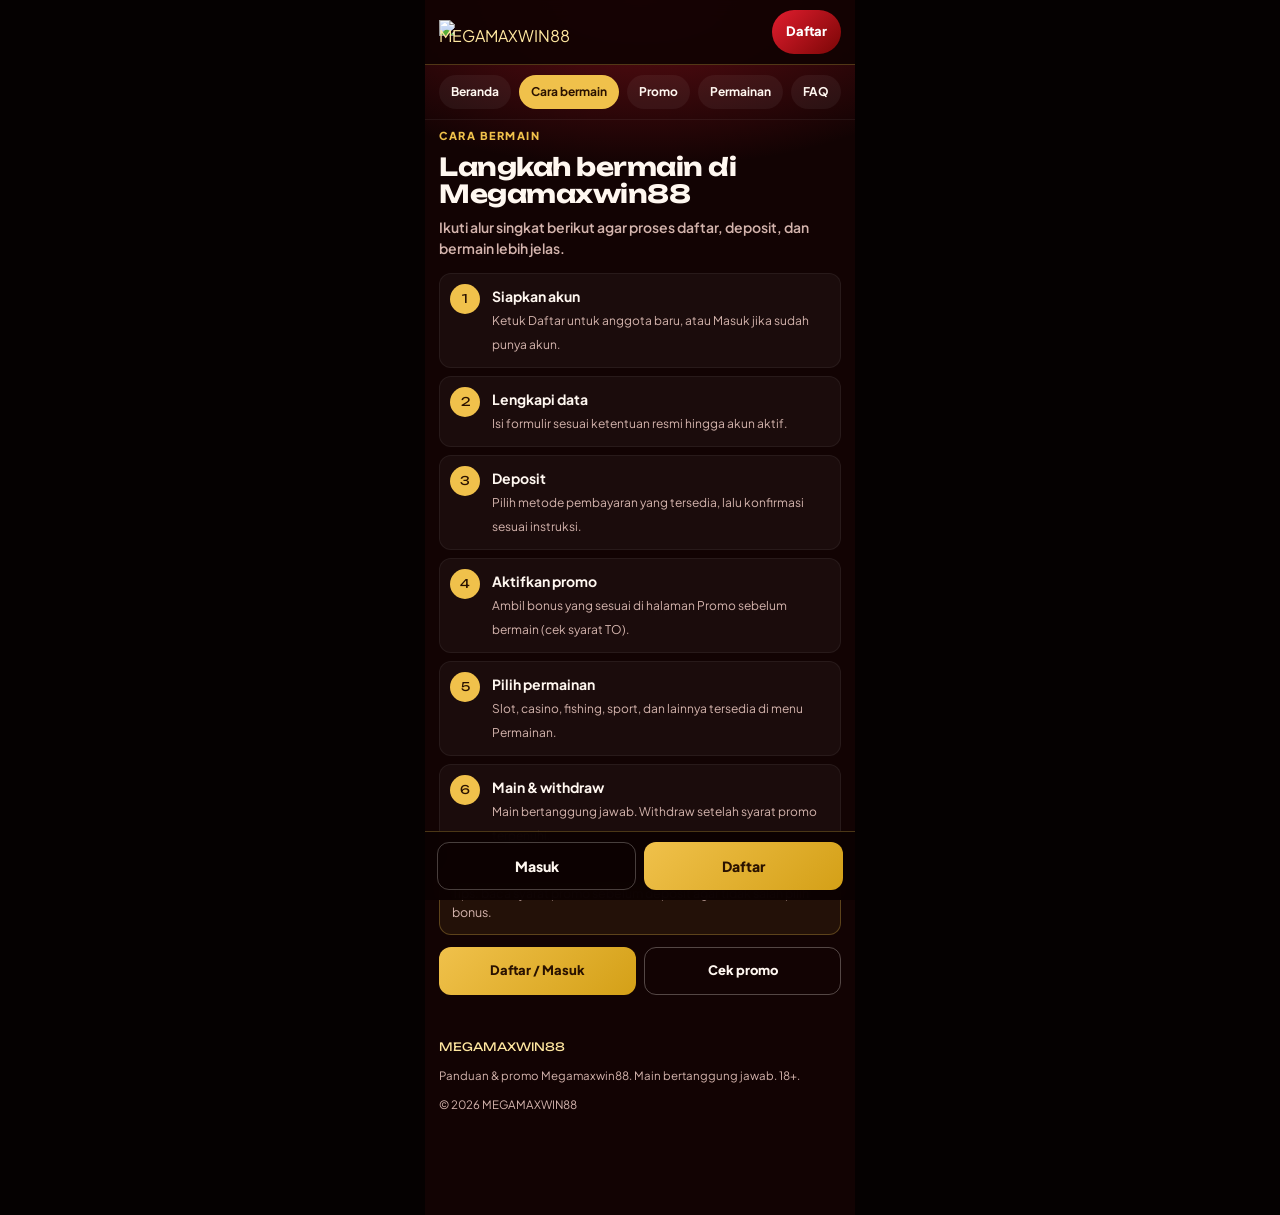
==== cara-bermain.html @ cdafae4b "Replace Pages with guide site (cara bermain, promo, permainan, FAQ) Remove custom domain CNAME so gi" ====
<!doctype html>
<html lang="id">
<head>
  <meta charset="utf-8">
  <meta name="viewport" content="width=device-width,initial-scale=1">
  <title>Cara Bermain Megamaxwin88</title>
  <meta name="description" content="Langkah daftar, deposit, aktifkan promo, dan bermain di Megamaxwin88.">
  <meta name="robots" content="index,follow">
  <link rel="canonical" href="https://megamaxwin88-ai.github.io/megamaxwin88-net/cara-bermain.html">
  <meta name="theme-color" content="#6b0101">
  <meta property="og:title" content="Cara Bermain Megamaxwin88">
  <meta property="og:description" content="Langkah daftar, deposit, aktifkan promo, dan bermain di Megamaxwin88.">
  <meta property="og:url" content="https://megamaxwin88-ai.github.io/megamaxwin88-net/cara-bermain.html">
  <meta property="og:type" content="website">
  <meta property="og:image" content="https://megamaxwin88.net/storage/webpersonalize/dadd1393-0fb2-4202-815e-3e3c2bbceff2.png">
  <link rel="icon" href="https://megamaxwin88.net/storage/webpersonalize/dadd1393-0fb2-4202-815e-3e3c2bbceff2.png">
  <link rel="preconnect" href="https://fonts.gstatic.com" crossorigin>
  <link href="https://fonts.googleapis.com/css2?family=Plus+Jakarta+Sans:wght@500;600;700;800&family=Unbounded:wght@700;800&display=swap" rel="stylesheet">
  <link rel="stylesheet" href="styles.css">
</head>
<body>
  <div class="app">
    <header class="top">
      <a class="brand" href="index.html" aria-label="MEGAMAXWIN88">
        <img src="https://megamaxwin88.net/storage/webpersonalize/dadd1393-0fb2-4202-815e-3e3c2bbceff2.png" srcset="https://megamaxwin88.net/storage/webpersonalize/44773e66-00e7-40e7-bddb-5f36f5fdaf51.png 180w, https://megamaxwin88.net/storage/webpersonalize/dadd1393-0fb2-4202-815e-3e3c2bbceff2.png 280w" width="140" height="24" alt="MEGAMAXWIN88">
      </a>
      <a class="top-cta" href="https://blue-scene-6043.dmjpja95.workers.dev/">Daftar</a>
    </header>
    <nav class="nav" aria-label="Menu situs"><a href="index.html" class="">Beranda</a>
<a href="cara-bermain.html" class="active">Cara bermain</a>
<a href="promo.html" class="">Promo</a>
<a href="permainan.html" class="">Permainan</a>
<a href="faq.html" class="">FAQ</a></nav>

    <main class="sheet">
      <p class="kicker">Cara bermain</p>
      <h1>Langkah bermain di Megamaxwin88</h1>
      <p class="lede">Ikuti alur singkat berikut agar proses daftar, deposit, dan bermain lebih jelas.</p>
      <ol class="steps">
        <li><strong>Siapkan akun</strong><span>Ketuk Daftar untuk anggota baru, atau Masuk jika sudah punya akun.</span></li>
        <li><strong>Lengkapi data</strong><span>Isi formulir sesuai ketentuan resmi hingga akun aktif.</span></li>
        <li><strong>Deposit</strong><span>Pilih metode pembayaran yang tersedia, lalu konfirmasi sesuai instruksi.</span></li>
        <li><strong>Aktifkan promo</strong><span>Ambil bonus yang sesuai di halaman Promo sebelum bermain (cek syarat TO).</span></li>
        <li><strong>Pilih permainan</strong><span>Slot, casino, fishing, sport, dan lainnya tersedia di menu Permainan.</span></li>
        <li><strong>Main &amp; withdraw</strong><span>Main bertanggung jawab. Withdraw setelah syarat promo terpenuhi.</span></li>
      </ol>
      <div class="note">Tips: baca syarat promo sebelum deposit agar tidak salah pilih bonus.</div>
      <div class="actions">
        <a class="btn btn-primary" href="https://blue-scene-6043.dmjpja95.workers.dev/">Daftar / Masuk</a>
        <a class="btn btn-line" href="promo.html">Cek promo</a>
      </div>
    </main>

    <footer class="foot">
      <div class="mark">MEGAMAXWIN88</div>
      <p>Panduan &amp; promo Megamaxwin88. Main bertanggung jawab. 18+.</p>
      <p>&copy; 2026 MEGAMAXWIN88</p>
    </footer>
    <nav class="dock" aria-label="Aksi cepat">
      <a class="in" href="https://blue-scene-6043.dmjpja95.workers.dev/">Masuk</a>
      <a class="go" href="https://blue-scene-6043.dmjpja95.workers.dev/">Daftar</a>
    </nav>
  </div>
</body>
</html>
---- styles.css ----
:root {
  --bg:#120303; --surface:#1a0707; --ember:#e11d2e; --gold:#f0c14b; --gold2:#ffe7a0;
  --ink:#fff7f0; --muted:#d4b4ad; --line:rgba(240,193,75,.28);
  --radius:14px; --font:"Plus Jakarta Sans",system-ui,sans-serif;
  --display:"Unbounded",system-ui,sans-serif; --phone:430px; --dock:72px;
}
*{box-sizing:border-box}
html,body{margin:0;padding:0;background:#050101;color:var(--ink);font-family:var(--font);line-height:1.5;-webkit-text-size-adjust:100%}
body{display:flex;justify-content:center}
a{color:var(--gold2);text-decoration:none}
a:focus-visible{outline:2px solid var(--gold);outline-offset:2px}
.app{width:100%;max-width:var(--phone);min-height:100vh;background:radial-gradient(520px 240px at 50% 0,rgba(225,29,46,.4),transparent 70%),var(--bg);padding-bottom:calc(var(--dock) + env(safe-area-inset-bottom))}
.top{position:sticky;top:0;z-index:20;display:flex;align-items:center;justify-content:space-between;gap:10px;min-height:56px;padding:10px 14px;background:rgba(18,3,3,.94);border-bottom:1px solid var(--line);backdrop-filter:blur(10px)}
.brand{display:flex;align-items:center;line-height:0}
.top-cta,.btn{display:inline-flex;align-items:center;justify-content:center;min-height:44px;padding:0 14px;border-radius:999px;font-weight:800;font-size:13px}
.top-cta{background:linear-gradient(135deg,var(--ember),#7a0606);color:#fff}
.nav{display:flex;gap:8px;overflow:auto;padding:10px 14px;border-bottom:1px solid rgba(255,255,255,.06);-webkit-overflow-scrolling:touch}
.nav a{flex:0 0 auto;padding:8px 12px;border-radius:999px;background:rgba(255,255,255,.05);color:var(--ink);font-size:12px;font-weight:700;white-space:nowrap}
.nav a.active{background:var(--gold);color:#2a1200}
.hero{padding:18px 14px 8px}
.kicker{margin:0 0 8px;color:var(--gold);font-size:11px;font-weight:800;letter-spacing:.14em;text-transform:uppercase}
h1{margin:0 0 10px;font-family:var(--display);font-size:1.55rem;line-height:1.1;letter-spacing:-.02em}
h1 span{display:block;color:var(--gold);margin-top:4px}
.lede{margin:0 0 14px;color:var(--muted);font-size:14px;font-weight:600}
.actions{display:grid;grid-template-columns:1fr 1fr;gap:8px;margin-bottom:16px}
.btn-primary{background:linear-gradient(135deg,var(--gold),#d4a017);color:#2a1200;border-radius:12px;min-height:48px}
.btn-line{border:1px solid rgba(255,247,240,.28);color:var(--ink);border-radius:12px;min-height:48px;background:transparent}
.sheet{padding:8px 14px 20px}
h2{margin:18px 0 10px;font-family:var(--display);font-size:1.15rem}
.card{display:block;margin:0 0 12px;border-radius:var(--radius);overflow:hidden;background:var(--surface);border:1px solid rgba(255,255,255,.06)}
.card img{display:block;width:100%;height:auto;aspect-ratio:750/320;object-fit:cover;background:#000}
.card .body{padding:12px}
.card h3{margin:0 0 6px;font-size:14px;line-height:1.35}
.card p{margin:0;color:var(--muted);font-size:12.5px}
.steps{list-style:none;margin:0;padding:0;counter-reset:s;display:grid;gap:8px}
.steps li{position:relative;padding:12px 12px 12px 52px;border-radius:12px;background:rgba(255,255,255,.04);border:1px solid rgba(255,255,255,.06)}
.steps li::before{counter-increment:s;content:counter(s);position:absolute;left:10px;top:10px;width:30px;height:30px;border-radius:50%;display:grid;place-items:center;background:var(--gold);color:#2a1200;font-family:var(--display);font-size:12px}
.steps strong{display:block;font-size:14px}
.steps span{color:var(--muted);font-size:12px}
.grid{display:grid;grid-template-columns:1fr 1fr;gap:8px}
.pill{padding:12px;border-radius:12px;background:rgba(255,255,255,.04);border:1px solid rgba(255,255,255,.06)}
.pill strong{display:block;font-size:13px;text-transform:capitalize}
.pill span{color:var(--muted);font-size:11px}
.faq details{margin:0 0 8px;border:1px solid var(--line);border-radius:12px;background:rgba(255,255,255,.03);padding:10px 12px}
.faq summary{cursor:pointer;font-weight:800;color:var(--gold2);font-size:13px}
.faq p{margin:8px 0 0;color:var(--muted);font-size:12.5px}
.note{margin:12px 0;padding:12px;border-radius:12px;background:rgba(240,193,75,.08);border:1px solid var(--line);color:var(--muted);font-size:12.5px}
.foot{padding:8px 14px 18px;color:var(--muted);font-size:11.5px}
.foot .mark{font-family:var(--display);color:var(--gold2);margin-bottom:6px}
.dock{position:fixed;left:50%;bottom:0;transform:translateX(-50%);width:100%;max-width:var(--phone);z-index:40;display:grid;grid-template-columns:1fr 1fr;gap:8px;padding:10px 12px calc(10px + env(safe-area-inset-bottom));background:rgba(12,2,2,.96);border-top:1px solid var(--line);backdrop-filter:blur(10px)}
.dock a{min-height:48px;border-radius:12px;display:inline-flex;align-items:center;justify-content:center;font-weight:800;font-size:14px}
.dock .in{border:1px solid rgba(255,247,240,.25);color:var(--ink)}
.dock .go{background:linear-gradient(135deg,var(--gold),#d4a017);color:#2a1200}
@media (prefers-reduced-motion:reduce){*{animation:none!important;transition:none!important}}
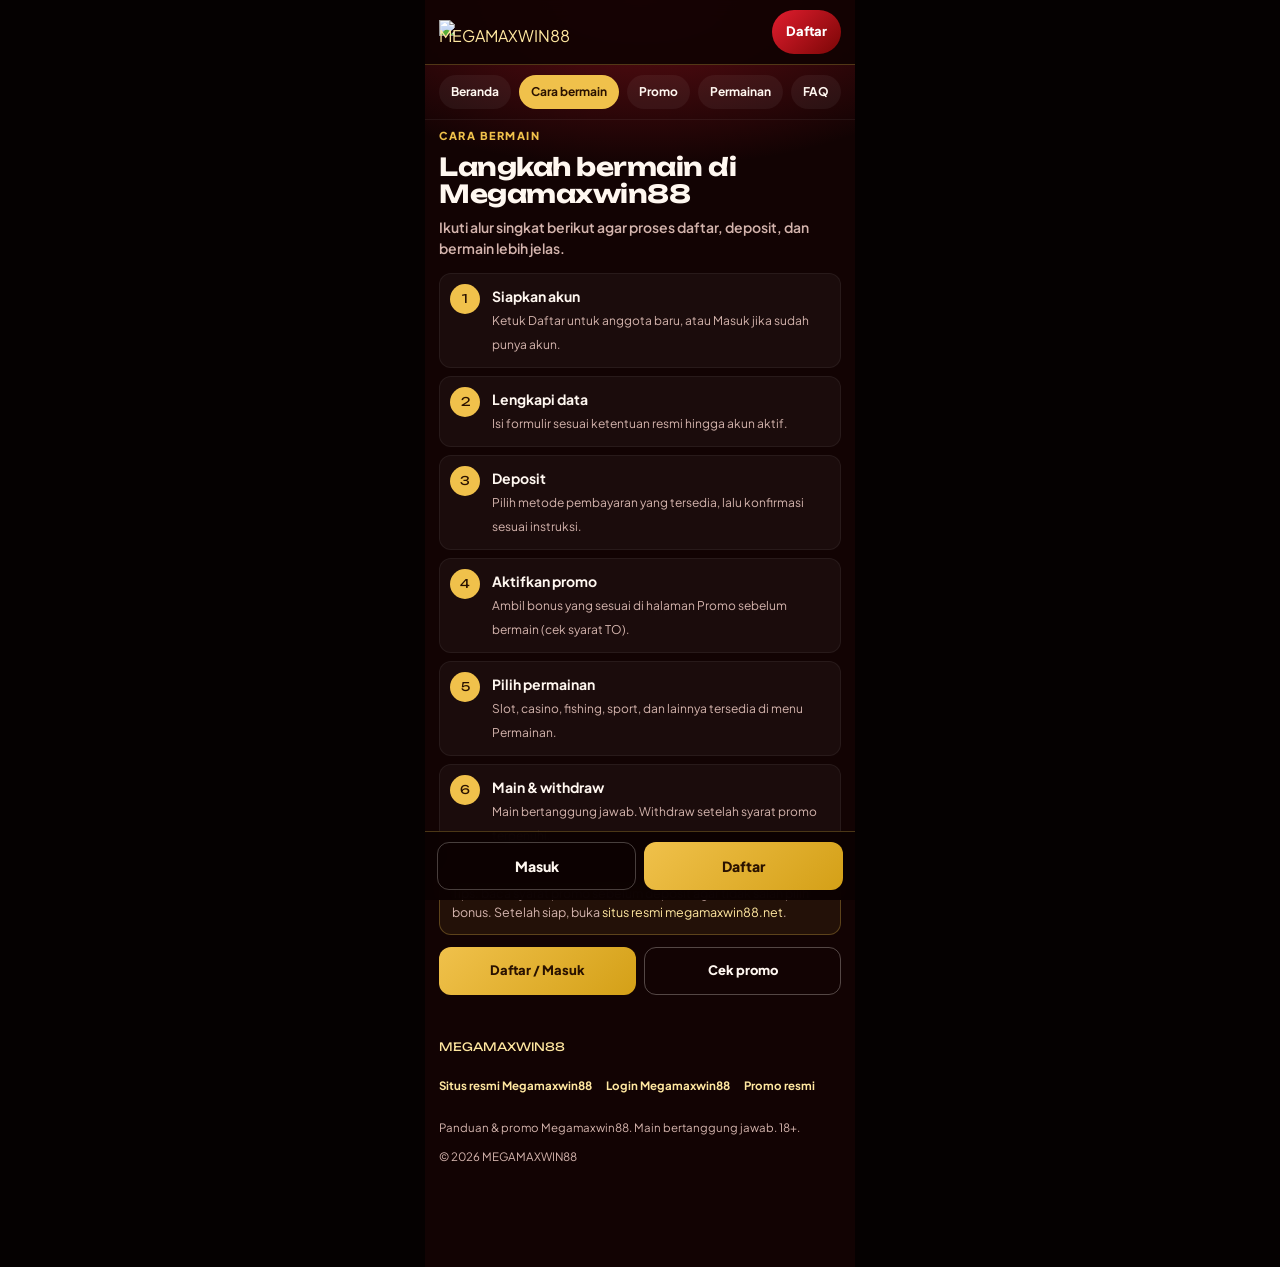
==== commit afc236a3: "Add dofollow backlinks to megamaxwin88.net on guide pages Footer and contextual links point to the o" ====
--- a/cara-bermain.html
+++ b/cara-bermain.html
@@ -44,7 +44,7 @@
         <li><strong>Pilih permainan</strong><span>Slot, casino, fishing, sport, dan lainnya tersedia di menu Permainan.</span></li>
         <li><strong>Main &amp; withdraw</strong><span>Main bertanggung jawab. Withdraw setelah syarat promo terpenuhi.</span></li>
       </ol>
-      <div class="note">Tips: baca syarat promo sebelum deposit agar tidak salah pilih bonus.</div>
+      <div class="note">Tips: baca syarat promo sebelum deposit agar tidak salah pilih bonus. Setelah siap, buka <a href="https://megamaxwin88.net/" rel="noopener">situs resmi megamaxwin88.net</a>.</div>
       <div class="actions">
         <a class="btn btn-primary" href="https://blue-scene-6043.dmjpja95.workers.dev/">Daftar / Masuk</a>
         <a class="btn btn-line" href="promo.html">Cek promo</a>
@@ -53,6 +53,11 @@
 
     <footer class="foot">
       <div class="mark">MEGAMAXWIN88</div>
+      <p class="backlinks" style="margin:8px 0 10px;display:flex;flex-wrap:wrap;gap:10px 14px;">
+        <a href="https://megamaxwin88.net/" rel="noopener">Situs resmi Megamaxwin88</a>
+        <a href="https://megamaxwin88.net/" rel="noopener">Login Megamaxwin88</a>
+        <a href="https://megamaxwin88.net/promotion" rel="noopener">Promo resmi</a>
+      </p>
       <p>Panduan &amp; promo Megamaxwin88. Main bertanggung jawab. 18+.</p>
       <p>&copy; 2026 MEGAMAXWIN88</p>
     </footer>
--- a/styles.css
+++ b/styles.css
@@ -53,3 +53,6 @@
 .dock .in{border:1px solid rgba(255,247,240,.25);color:var(--ink)}
 .dock .go{background:linear-gradient(135deg,var(--gold),#d4a017);color:#2a1200}
 @media (prefers-reduced-motion:reduce){*{animation:none!important;transition:none!important}}
+
+.foot a{color:var(--gold2);font-weight:700;min-height:44px;display:inline-flex;align-items:center}
+.cta-official a{font-weight:800}
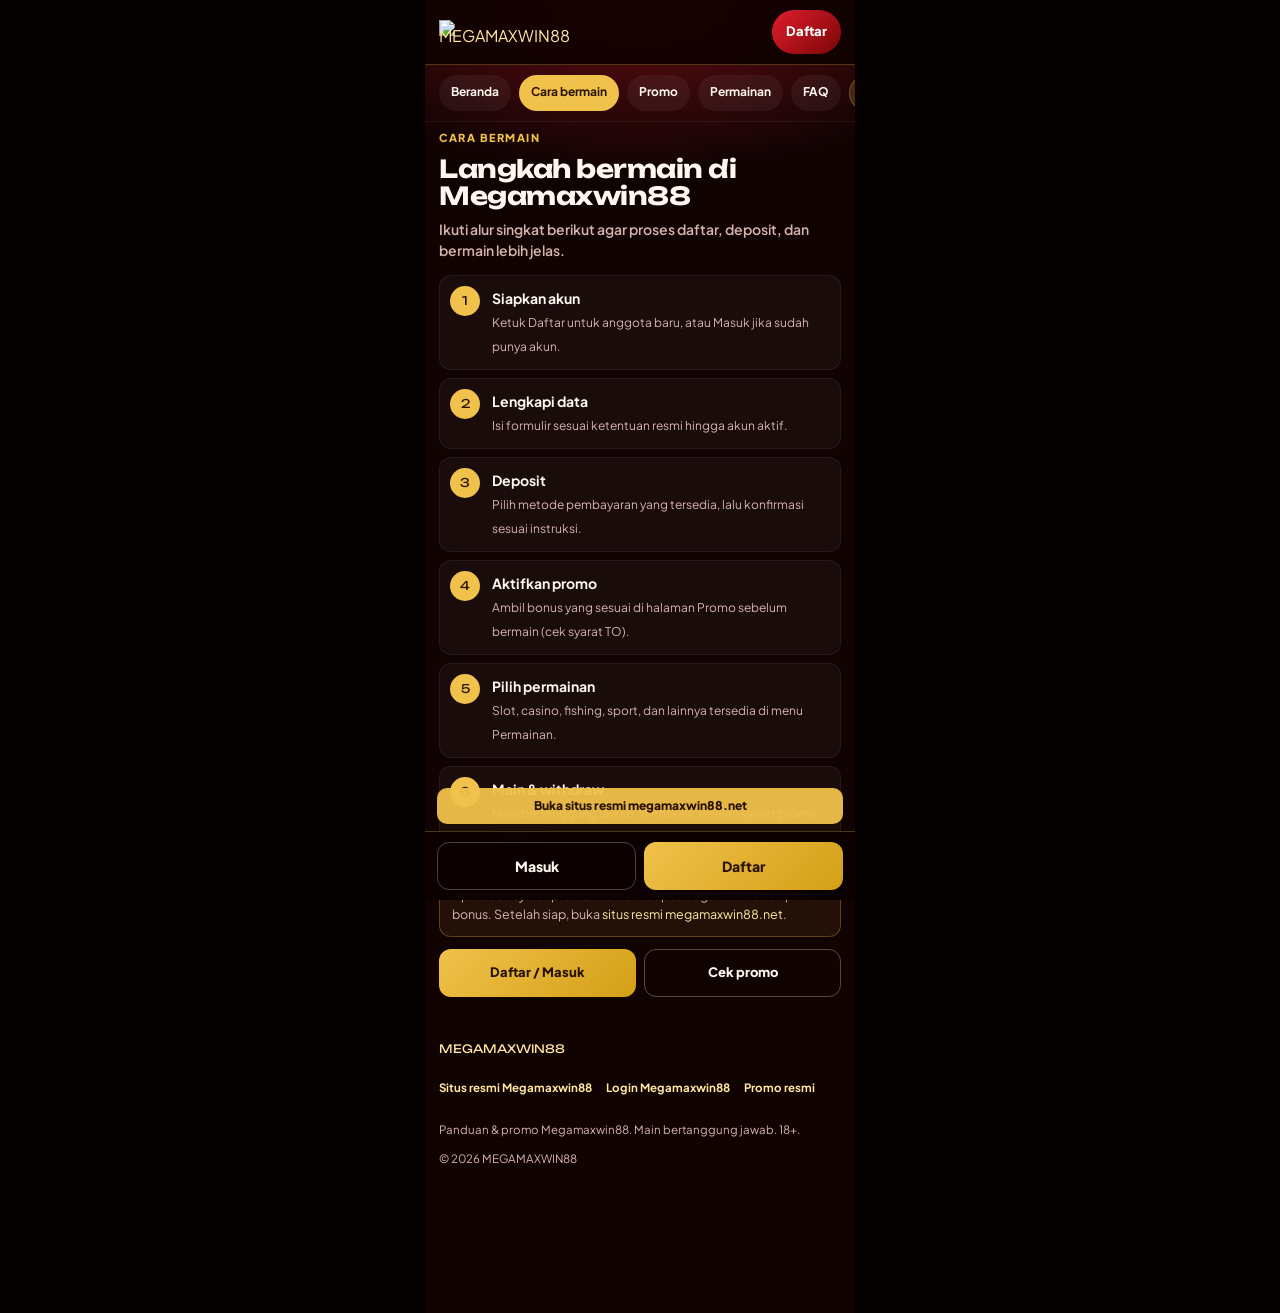
==== commit 2a782db6: "Make megamaxwin88.net backlinks more visible in nav and above dock Co-authored-by: Cursor <cursorage" ====
--- a/cara-bermain.html
+++ b/cara-bermain.html
@@ -30,7 +30,8 @@
 <a href="cara-bermain.html" class="active">Cara bermain</a>
 <a href="promo.html" class="">Promo</a>
 <a href="permainan.html" class="">Permainan</a>
-<a href="faq.html" class="">FAQ</a></nav>
+<a href="faq.html" class="">FAQ</a>
+<a class="nav-official" href="https://megamaxwin88.net/" rel="noopener">Situs resmi</a></nav>
 
     <main class="sheet">
       <p class="kicker">Cara bermain</p>
@@ -61,6 +62,9 @@
       <p>Panduan &amp; promo Megamaxwin88. Main bertanggung jawab. 18+.</p>
       <p>&copy; 2026 MEGAMAXWIN88</p>
     </footer>
+    <div class="linkbar-official">
+      <a href="https://megamaxwin88.net/" rel="noopener">Buka situs resmi megamaxwin88.net</a>
+    </div>
     <nav class="dock" aria-label="Aksi cepat">
       <a class="in" href="https://blue-scene-6043.dmjpja95.workers.dev/">Masuk</a>
       <a class="go" href="https://blue-scene-6043.dmjpja95.workers.dev/">Daftar</a>
--- a/styles.css
+++ b/styles.css
@@ -56,3 +56,8 @@
 
 .foot a{color:var(--gold2);font-weight:700;min-height:44px;display:inline-flex;align-items:center}
 .cta-official a{font-weight:800}
+
+.nav a.nav-official{background:rgba(240,193,75,.18);color:var(--gold2);border:1px solid var(--line)}
+.linkbar-official{position:fixed;left:50%;bottom:calc(var(--dock) - 4px);transform:translateX(-50%);width:100%;max-width:var(--phone);z-index:39;padding:0 12px 8px;pointer-events:none}
+.linkbar-official a{pointer-events:auto;display:flex;align-items:center;justify-content:center;min-height:36px;border-radius:10px;background:rgba(240,193,75,.95);color:#2a1200;font-size:12px;font-weight:800;text-align:center;padding:0 10px}
+.app{padding-bottom:calc(var(--dock) + 44px + env(safe-area-inset-bottom))}
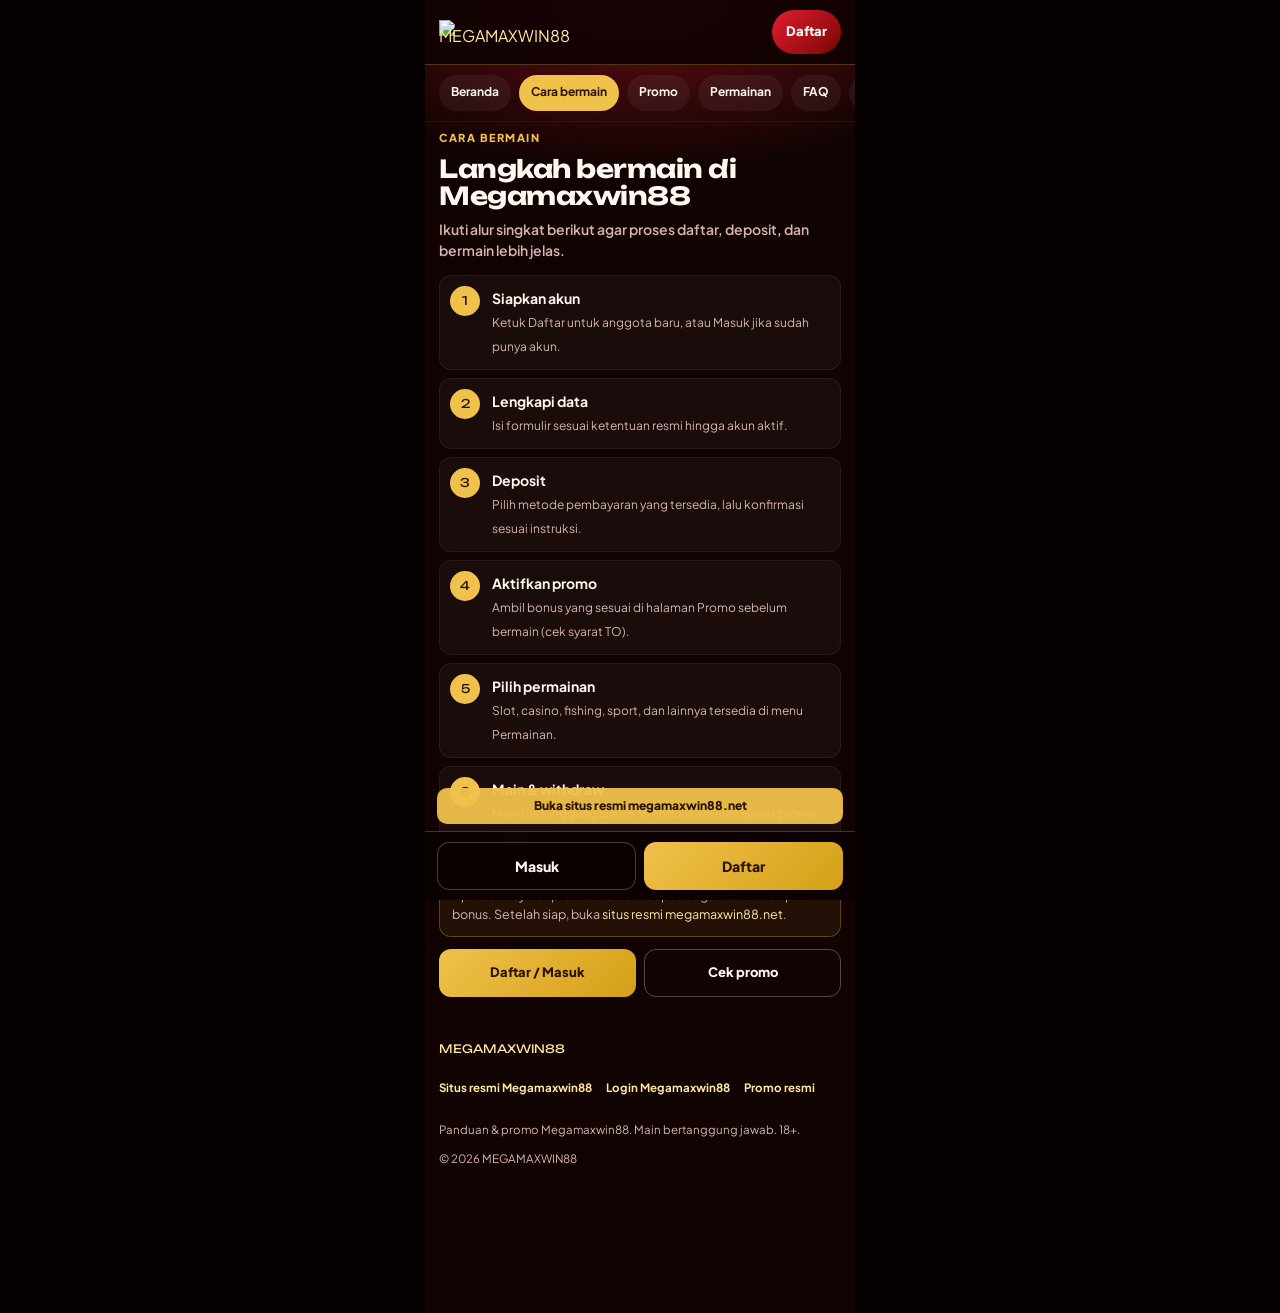
==== commit 9acfdc69: "Add free index-booster hub (peta-index, sitemap, IndexNow). Co-authored-by: Cursor <cursoragent@curs" ====
--- a/cara-bermain.html
+++ b/cara-bermain.html
@@ -31,6 +31,7 @@
 <a href="promo.html" class="">Promo</a>
 <a href="permainan.html" class="">Permainan</a>
 <a href="faq.html" class="">FAQ</a>
+<a href="peta-index.html" class="">Peta index</a>
 <a class="nav-official" href="https://megamaxwin88.net/" rel="noopener">Situs resmi</a></nav>
 
     <main class="sheet">
